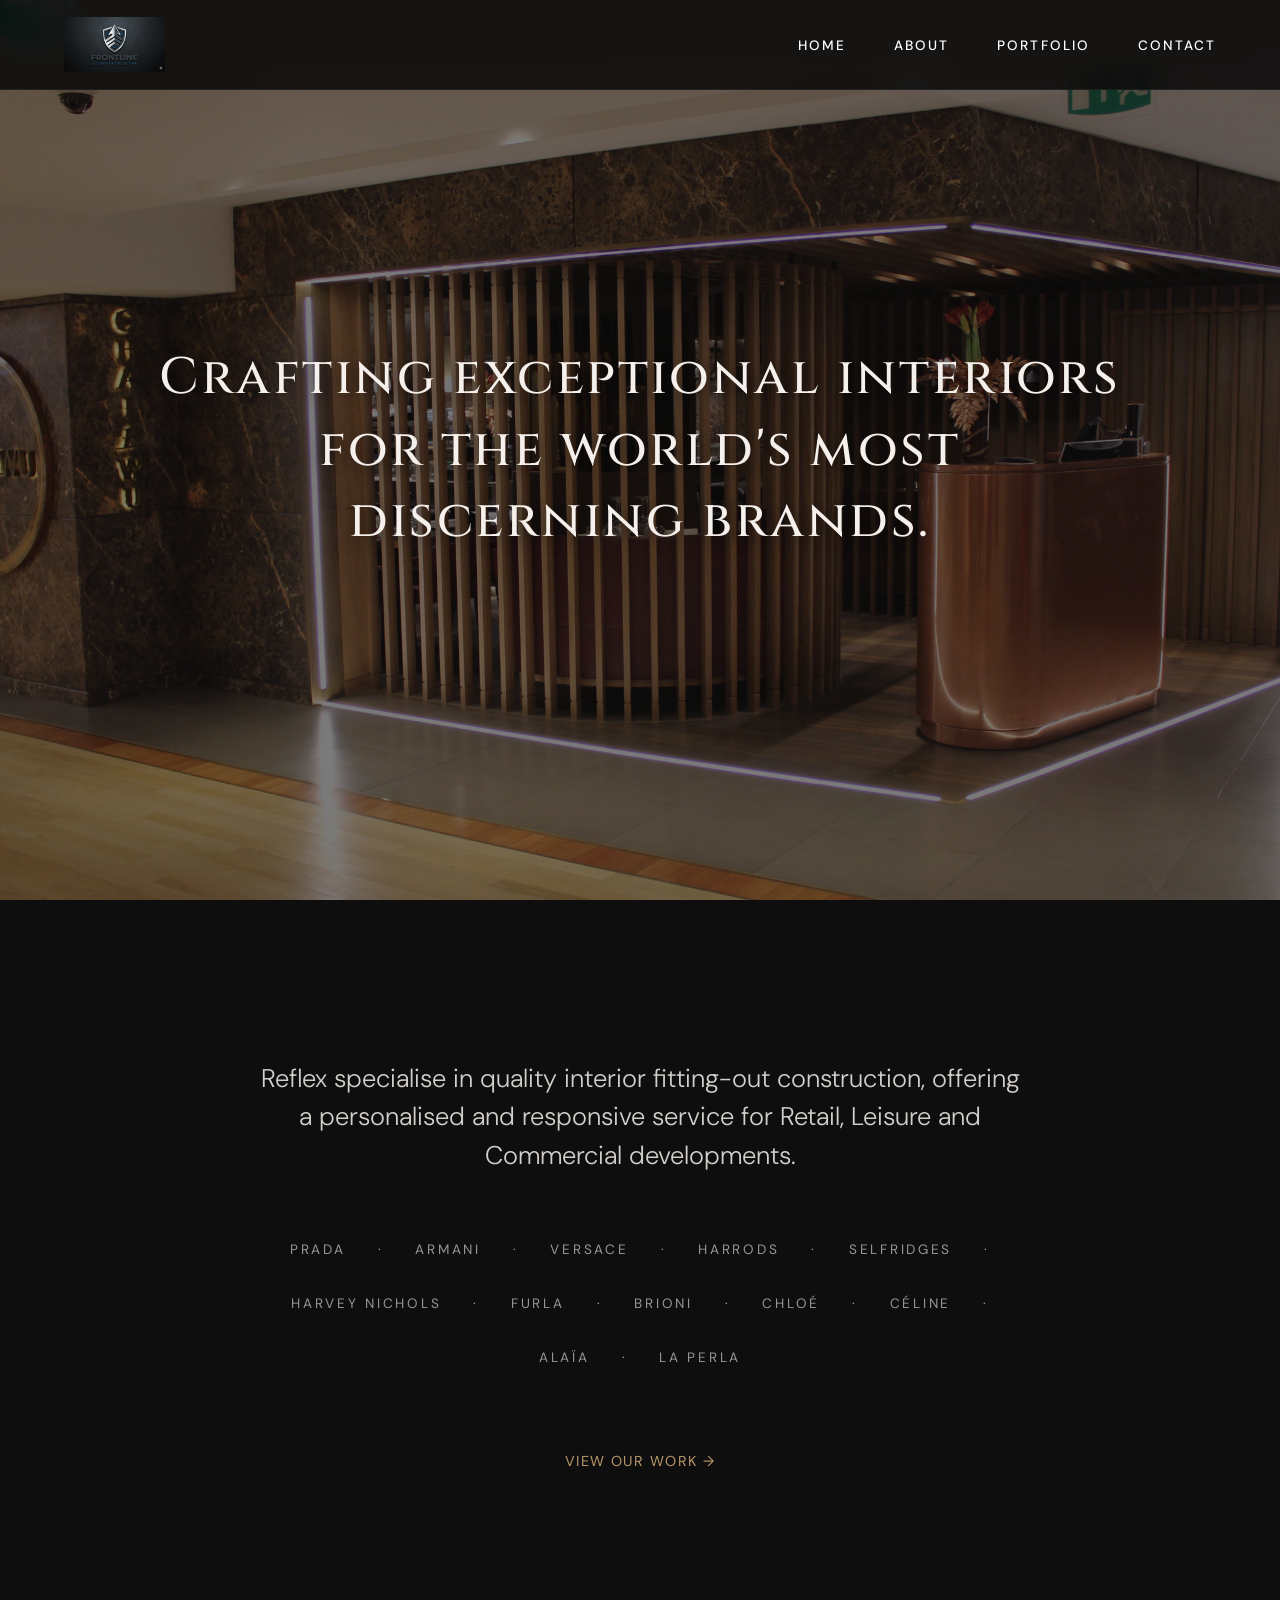
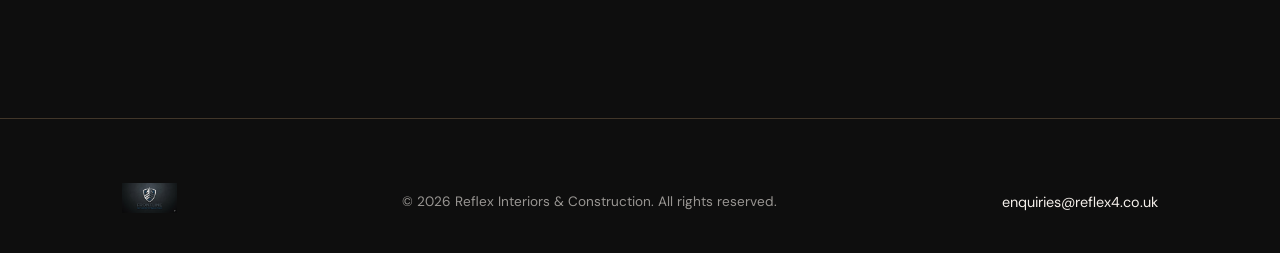
==== index.html @ 984b928a "Upgrade portfolio to high-resolution images and thumbnails" ====
<!DOCTYPE html>
<html lang="en">
<head>
    <meta charset="UTF-8">
    <meta name="viewport" content="width=device-width, initial-scale=1.0">
    <title>Reflex Interiors & Construction | Luxury Fit-Out</title>
    <meta name="description" content="Reflex specialise in quality interior fitting-out construction, offering a personalised and responsive service for Retail, Leisure and Commercial developments.">
    <link rel="stylesheet" href="styles.css?v=9">
    <style>
        .hero {
            height: 100vh;
            width: 100vw;
            position: relative;
            overflow: hidden;
            display: flex;
            align-items: center;
            justify-content: center;
        }
        
        .hero-bg {
            position: absolute;
            top: 0;
            left: 0;
            width: 100%;
            height: 120%; /* for parallax */
            z-index: -1;
            background-color: var(--bg-color);
        }
        
        .hero-bg::after {
            content: '';
            position: absolute;
            inset: 0;
            background: rgba(14, 14, 14, 0.55);
            z-index: 1;
        }
        
        .hero-image {
            width: 100%;
            height: 100%;
            object-fit: cover;
            transform-origin: center;
            position: relative;
            z-index: 0;
        }
        
        .hero-content {
            text-align: center;
            z-index: 10;
            padding: 0 5%;
            width: 100%;
        }
        
        .hero-title {
            font-family: 'Cinzel', serif;
            font-size: clamp(1.8rem, 4vw, 3.5rem);
            font-weight: 500;
            color: var(--text-color);
            line-height: 1.4;
            letter-spacing: 0.05em;
            text-shadow: 0 4px 20px rgba(0,0,0,0.6);
        }
        
        .intro-section {
            padding: 10rem 5%;
            text-align: center;
            max-width: 900px;
            margin: 0 auto;
        }
        
        .intro-text {
            font-size: clamp(1.2rem, 2vw, 1.8rem);
            line-height: 1.5;
            margin-bottom: 4rem;
        }
        
        .clients-strip {
            display: flex;
            flex-wrap: wrap;
            justify-content: center;
            gap: 2rem;
            font-family: var(--font-body);
            font-size: 0.85rem;
            letter-spacing: 0.2em;
            color: rgba(245, 240, 235, 0.6);
            margin-bottom: 5rem;
        }
        
        .clients-strip span {
            display: flex;
            align-items: center;
            gap: 2rem;
        }
        
        .clients-strip span::after {
            content: '·';
            color: var(--accent-color);
        }
        
        .clients-strip span:last-child::after {
            display: none;
        }
    </style>
</head>
<body>

    <nav class="navbar">
        <div class="nav-brand-container">
            <a href="index.html" class="nav-logo">
                <img src="assets/Logo.png" alt="Reflex Logo">
            </a>
        </div>
        
        <div class="nav-menu-container">
            <ul class="nav-links">
                <li><a href="index.html">HOME</a></li>
                <li><a href="about.html">ABOUT</a></li>
                <li><a href="portfolio.html">PORTFOLIO</a></li>
                <li><a href="contact.html">CONTACT</a></li>
            </ul>
        </div>

        <button class="hamburger">
            <span></span>
            <span></span>
            <span></span>
        </button>
    </nav>

    <header class="hero">
        <div class="hero-bg">
            <img src="assets/high_res/Commercial_1.jpg" alt="Luxury Interior" class="hero-image reveal active">
        </div>
        <div class="hero-content">
            <h1 class="hero-title reveal active">Crafting exceptional interiors<br>for the world's most<br>discerning brands.</h1>
        </div>
    </header>

    <section class="intro-section container">
        <p class="intro-text reveal">
            Reflex specialise in quality interior fitting-out construction, offering a personalised and responsive service for Retail, Leisure and Commercial developments.
        </p>
        
        <div class="clients-strip reveal stagger-1">
            <span>PRADA</span>
            <span>ARMANI</span>
            <span>VERSACE</span>
            <span>HARRODS</span>
            <span>SELFRIDGES</span>
            <span>HARVEY NICHOLS</span>
            <span>FURLA</span>
            <span>BRIONI</span>
            <span>CHLOÉ</span>
            <span>CÉLINE</span>
            <span>ALAÏA</span>
            <span>LA PERLA</span>
        </div>
        
        <div class="reveal stagger-2">
            <a href="portfolio.html" class="cta-link">View Our Work &rarr;</a>
        </div>
    </section>

    <footer>
        <div class="footer-content container">
            <a href="index.html" class="footer-logo">
                <img src="assets/Logo.png" alt="Reflex Logo">
            </a>
            <div class="footer-copy">
                &copy; 2026 Reflex Interiors & Construction. All rights reserved.
            </div>
            <div class="footer-contact">
                <a href="mailto:enquiries@reflex4.co.uk">enquiries@reflex4.co.uk</a>
            </div>
        </div>
    </footer>

    <script src="script.js"></script>
</body>
</html>
---- styles.css ----
@import url('https://fonts.googleapis.com/css2?family=DM+Sans:ital,wght@0,300;0,400;0,500;1,300;1,400&family=Playfair+Display:ital,wght@0,400;0,500;0,600;1,400;1,500&family=Cinzel:wght@400;500;600;700&display=swap');

:root {
  --bg-color: #0e0e0e;
  --text-color: #f5f0eb;
  --accent-color: #b8966a;
  
  --font-heading: 'Playfair Display', serif;
  --font-body: 'DM Sans', sans-serif;
  
  --transition-smooth: 0.6s cubic-bezier(0.25, 1, 0.5, 1);
  --transition-fast: 0.3s ease;
}

* {
  margin: 0;
  padding: 0;
  box-sizing: border-box;
}

html {
  scroll-behavior: smooth;
  font-size: 16px;
}

body {
  background-color: var(--bg-color);
  color: var(--text-color);
  font-family: var(--font-body);
  line-height: 1.6;
  overflow-x: hidden;
  -webkit-font-smoothing: antialiased;
  -moz-osx-font-smoothing: grayscale;
  image-rendering: -webkit-optimize-contrast; /* Sharpness optimization */
}

img {
  max-width: 100%;
  height: auto;
  image-rendering: high-quality;
}

/* Typography */
h1, h2, h3, h4, h5, h6 {
  font-family: var(--font-heading);
  font-weight: 400;
  line-height: 1.2;
}

h1 {
  font-size: clamp(3rem, 8vw, 6rem);
  letter-spacing: -0.02em;
}

h2 {
  font-size: clamp(2rem, 5vw, 4rem);
}

p {
  font-size: 1.1rem;
  font-weight: 300;
  color: rgba(245, 240, 235, 0.85);
}

a {
  color: inherit;
  text-decoration: none;
}

.text-accent {
  color: var(--accent-color);
}

.serif-italic {
  font-family: var(--font-heading);
  font-style: italic;
}

/* Layout Utilities */
.container {
  max-width: 1600px;
  margin: 0 auto;
  padding: 0 5%;
}

.section-padding {
  padding: 8rem 0;
}

/* Navigation */
.navbar {
  position: fixed;
  top: 0;
  left: 0;
  width: 100%;
  height: 90px;
  display: flex;
  justify-content: space-between;
  align-items: center;
  z-index: 100;
  padding: 0 5%;
  background-color: rgba(10, 10, 10, 0.85);
  backdrop-filter: blur(12px);
  -webkit-backdrop-filter: blur(12px);
  border-bottom: 1px solid rgba(255, 255, 255, 0.05);
  transition: all var(--transition-smooth);
}

.nav-brand-container {
  display: flex;
  align-items: center;
  height: 100%;
}

.nav-logo {
  display: flex;
  align-items: center;
}

.nav-logo img {
  height: 55px;
  width: auto;
  transition: transform var(--transition-fast);
}

.nav-logo:hover img {
  transform: scale(1.02);
}

.nav-menu-container {
  display: flex;
  align-items: center;
}

.nav-links {
  display: flex;
  gap: 3rem;
  list-style: none;
}

.nav-links a {
  font-family: var(--font-body);
  font-size: 0.85rem;
  font-weight: 500;
  text-transform: uppercase;
  letter-spacing: 0.15em;
  color: #ffffff;
  transition: color var(--transition-fast);
}

.nav-links a:hover {
  color: var(--accent-color);
}

/* Mobile Menu */
.hamburger {
  display: none;
  background: none;
  border: none;
  cursor: pointer;
  z-index: 101;
}

.hamburger span {
  display: block;
  width: 30px;
  height: 1px;
  background-color: var(--text-color);
  margin-bottom: 8px;
  transition: all 0.3s ease;
}

.hamburger.active span:nth-child(1) {
  transform: translateY(9px) rotate(45deg);
}

.hamburger.active span:nth-child(2) {
  opacity: 0;
}

.hamburger.active span:nth-child(3) {
  transform: translateY(-9px) rotate(-45deg);
}

/* Footer */
footer {
  border-top: 1px solid rgba(184, 150, 106, 0.3);
  padding: 4rem 5% 2rem;
  margin-top: 5rem;
}

.footer-content {
  display: flex;
  justify-content: space-between;
  align-items: center;
  flex-wrap: wrap;
  gap: 2rem;
}

.footer-logo img {
  height: 30px;
}

.footer-copy {
  font-size: 0.85rem;
  opacity: 0.6;
}

.footer-contact {
  font-size: 0.9rem;
}

.footer-contact a:hover {
  color: var(--accent-color);
}

/* Animations & Reveal Classes */
.reveal {
  opacity: 0;
  transform: translateY(40px);
  transition: opacity 1s cubic-bezier(0.25, 1, 0.5, 1), transform 1s cubic-bezier(0.25, 1, 0.5, 1);
  will-change: transform, opacity;
  content-visibility: auto; /* Performance optimization for off-screen items */
}

.reveal.active {
  opacity: 1;
  transform: translateY(0);
}

.stagger-1 { transition-delay: 0.1s; }
.stagger-2 { transition-delay: 0.2s; }
.stagger-3 { transition-delay: 0.3s; }
.stagger-4 { transition-delay: 0.4s; }

/* Global Link / CTA Style */
.cta-link {
  display: inline-block;
  font-size: 0.9rem;
  text-transform: uppercase;
  letter-spacing: 0.1em;
  color: var(--accent-color);
  position: relative;
  padding-bottom: 5px;
}

.cta-link::after {
  content: '';
  position: absolute;
  bottom: 0;
  left: 0;
  width: 100%;
  height: 1px;
  background-color: var(--accent-color);
  transform: scaleX(0);
  transform-origin: right;
  transition: transform var(--transition-fast);
}

.cta-link:hover::after {
  transform: scaleX(1);
  transform-origin: left;
}

/* Custom Scrollbar */
::-webkit-scrollbar {
  width: 8px;
}
::-webkit-scrollbar-track {
  background: var(--bg-color);
}
::-webkit-scrollbar-thumb {
  background: #333;
}
::-webkit-scrollbar-thumb:hover {
  background: var(--accent-color);
}

/* Media Queries */
@media (max-width: 768px) {
  .hamburger {
    display: block;
  }
  
  .nav-links {
    position: fixed;
    top: 0;
    left: 0;
    width: 100%;
    height: 100vh;
    background-color: var(--bg-color);
    flex-direction: column;
    justify-content: center;
    align-items: center;
    gap: 3rem;
    transform: translateY(-100%);
    transition: transform var(--transition-smooth);
    z-index: 100;
  }
  
  .nav-links.active {
    transform: translateY(0);
  }
  
  .nav-links a {
    font-size: 1.5rem;
  }
  
  .footer-content {
    flex-direction: column;
    text-align: center;
  }
}
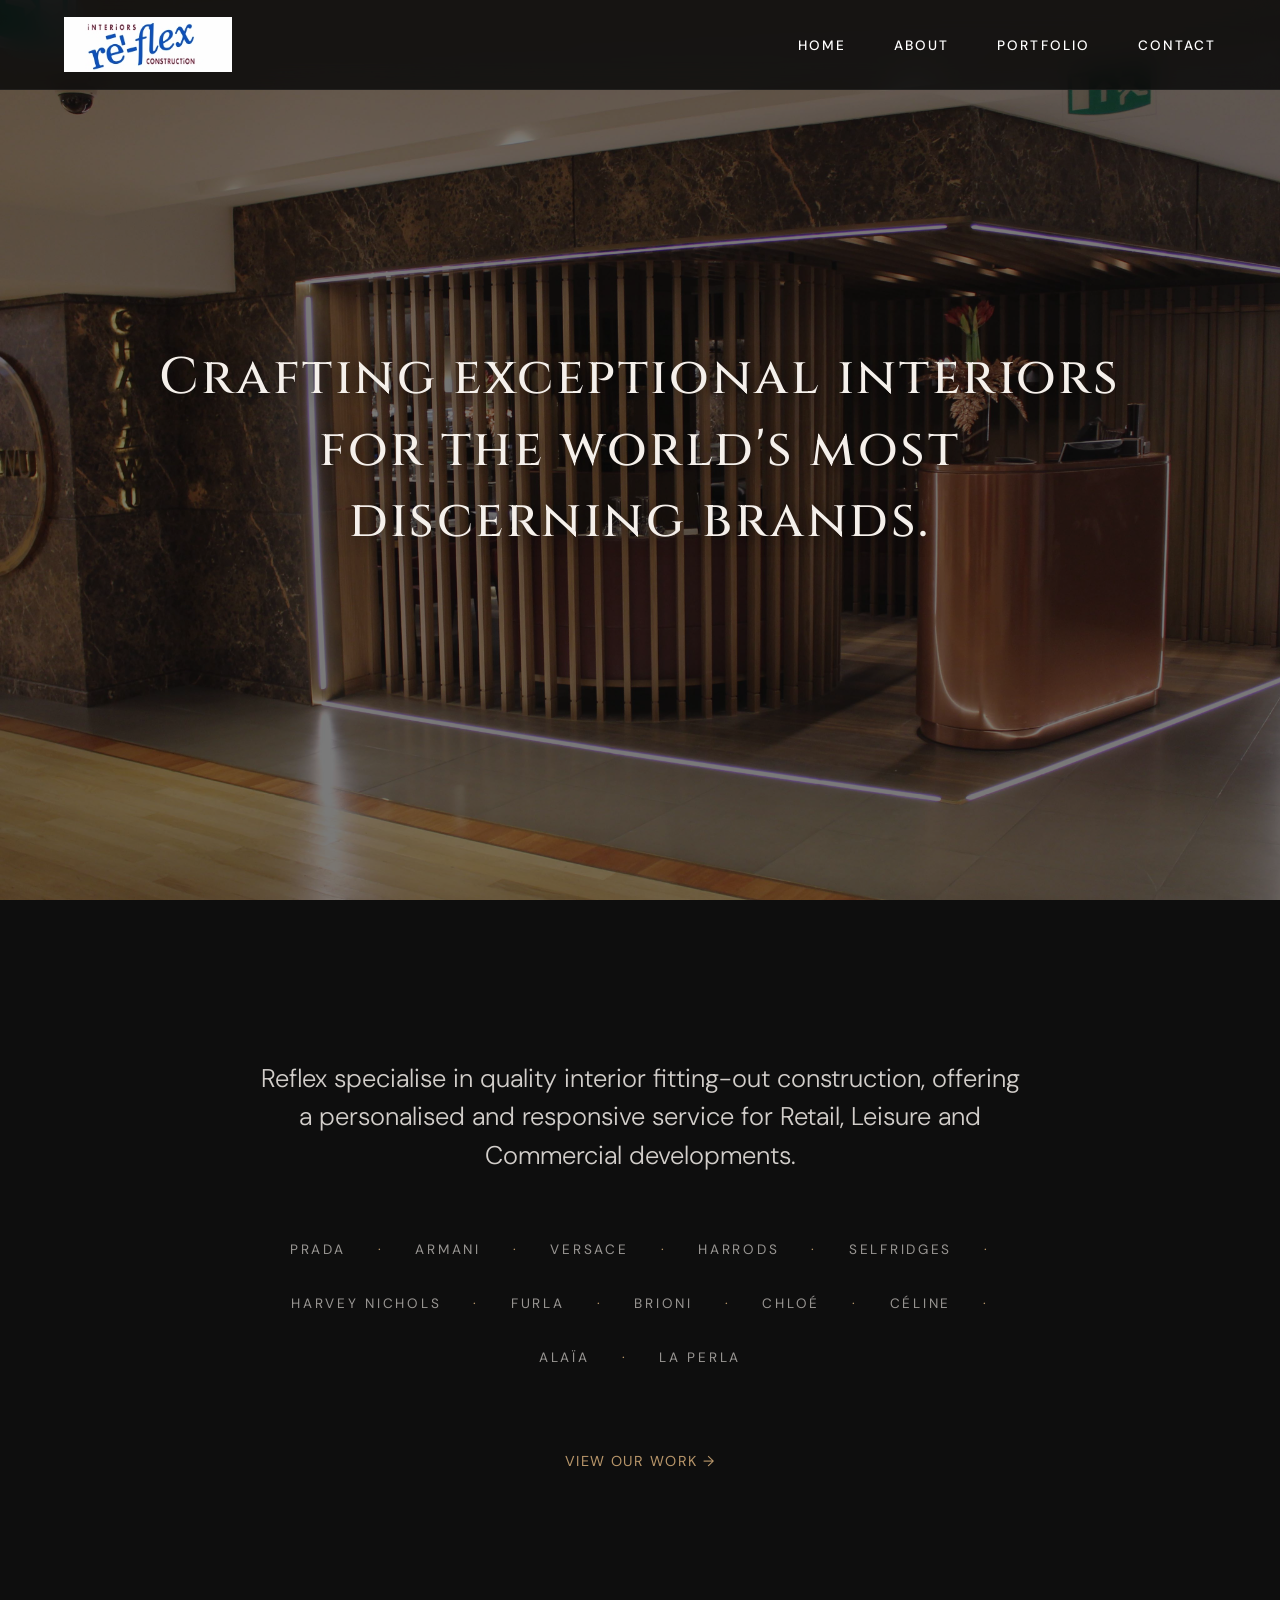
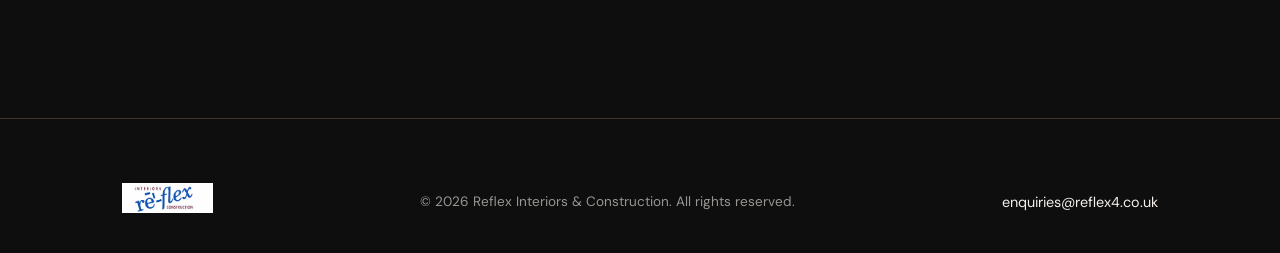
==== commit 4531d37f: "Fix logo glitch: replace incorrect Frontline Security logo with high-res Reflex logo" ====
--- a/index.html
+++ b/index.html
@@ -107,7 +107,7 @@
     <nav class="navbar">
         <div class="nav-brand-container">
             <a href="index.html" class="nav-logo">
-                <img src="assets/Logo.png" alt="Reflex Logo">
+                <img src="assets/Reflex_Logo_HighRes.jpg" alt="Reflex Logo">
             </a>
         </div>
         
@@ -164,7 +164,7 @@
     <footer>
         <div class="footer-content container">
             <a href="index.html" class="footer-logo">
-                <img src="assets/Logo.png" alt="Reflex Logo">
+                <img src="assets/Reflex_Logo_HighRes.jpg" alt="Reflex Logo">
             </a>
             <div class="footer-copy">
                 &copy; 2026 Reflex Interiors & Construction. All rights reserved.
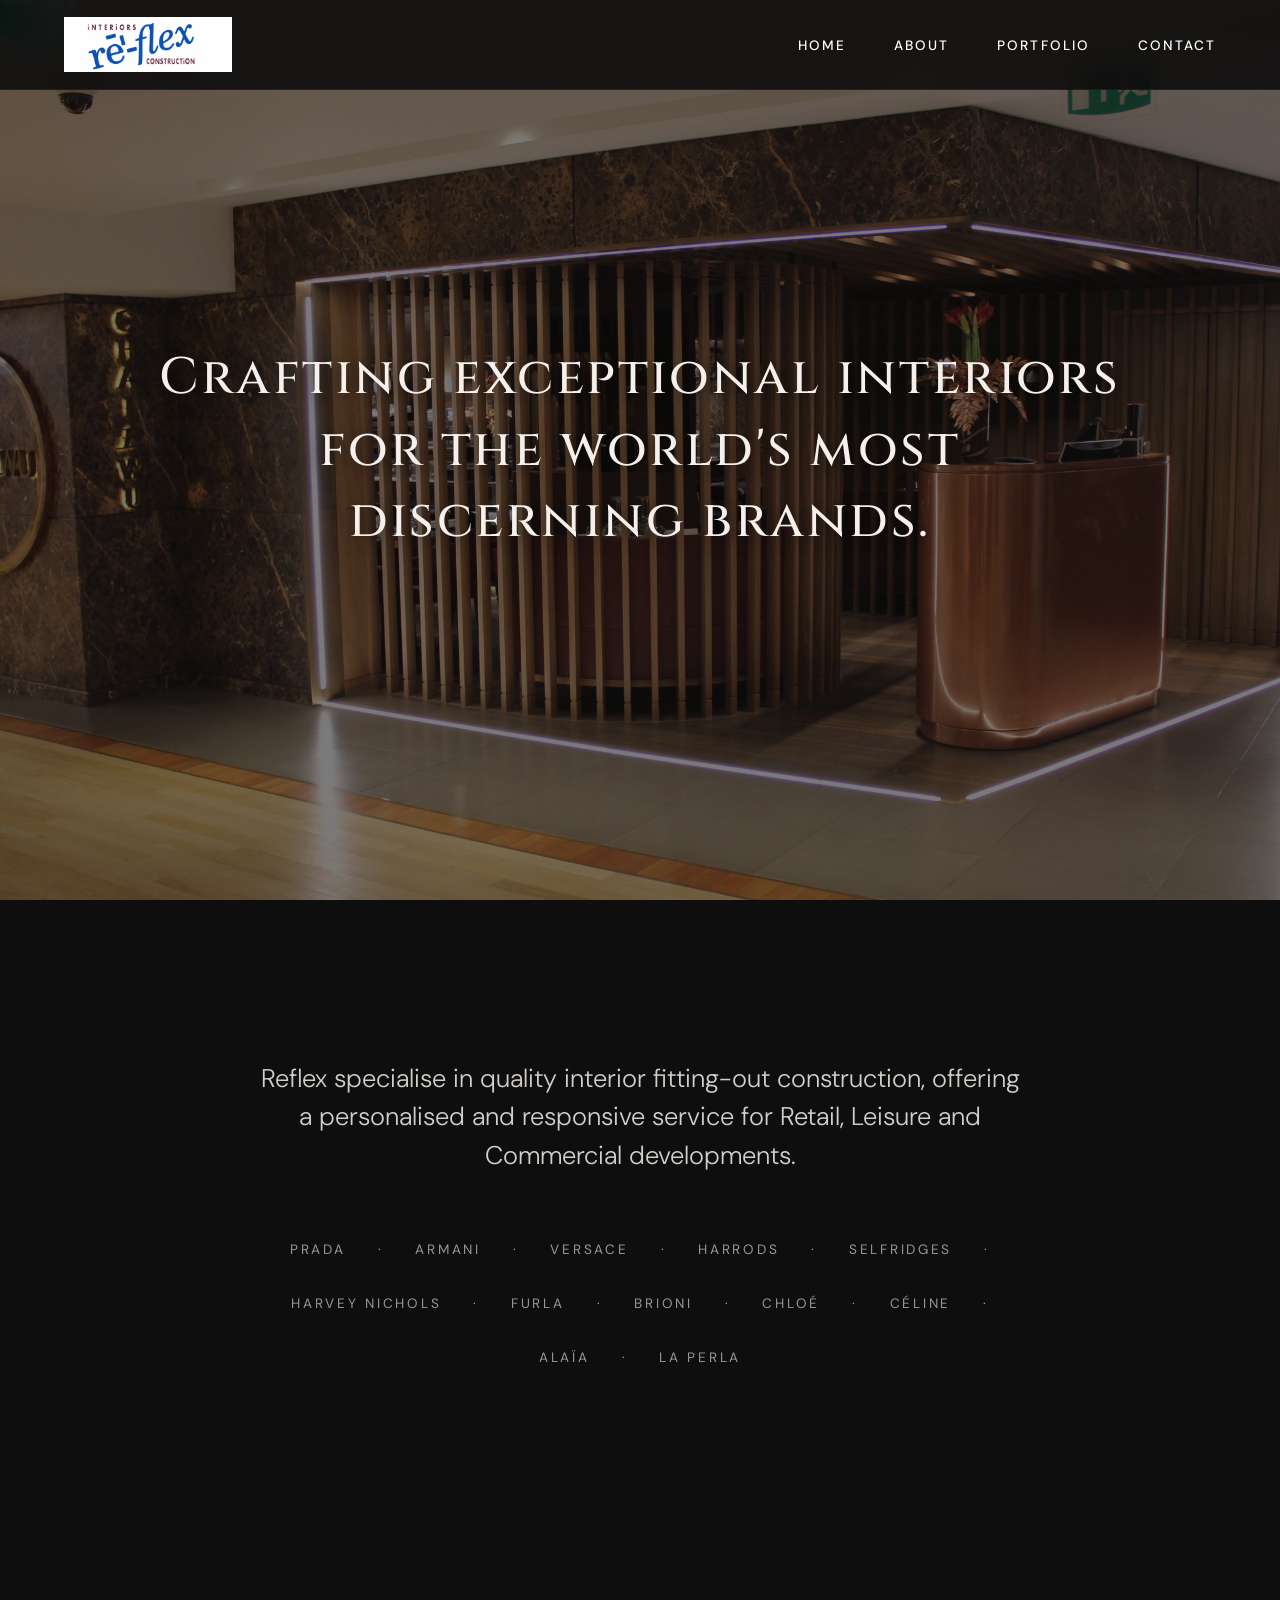
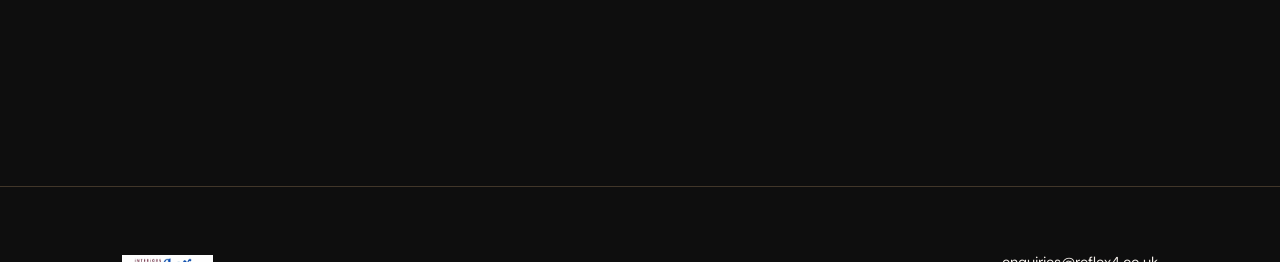
==== commit 1da53114: "Added Fax number to contact page and footers" ====
--- a/index.html
+++ b/index.html
@@ -170,7 +170,8 @@
                 &copy; 2026 Reflex Interiors & Construction. All rights reserved.
             </div>
             <div class="footer-contact">
-                <a href="mailto:enquiries@reflex4.co.uk">enquiries@reflex4.co.uk</a>
+                <a href="mailto:enquiries@reflex4.co.uk">enquiries@reflex4.co.uk</a><br>
+                <span style="opacity: 0.6; font-size: 0.8rem;">Fax: +44 (0)203 110 0658</span>
             </div>
         </div>
     </footer>
